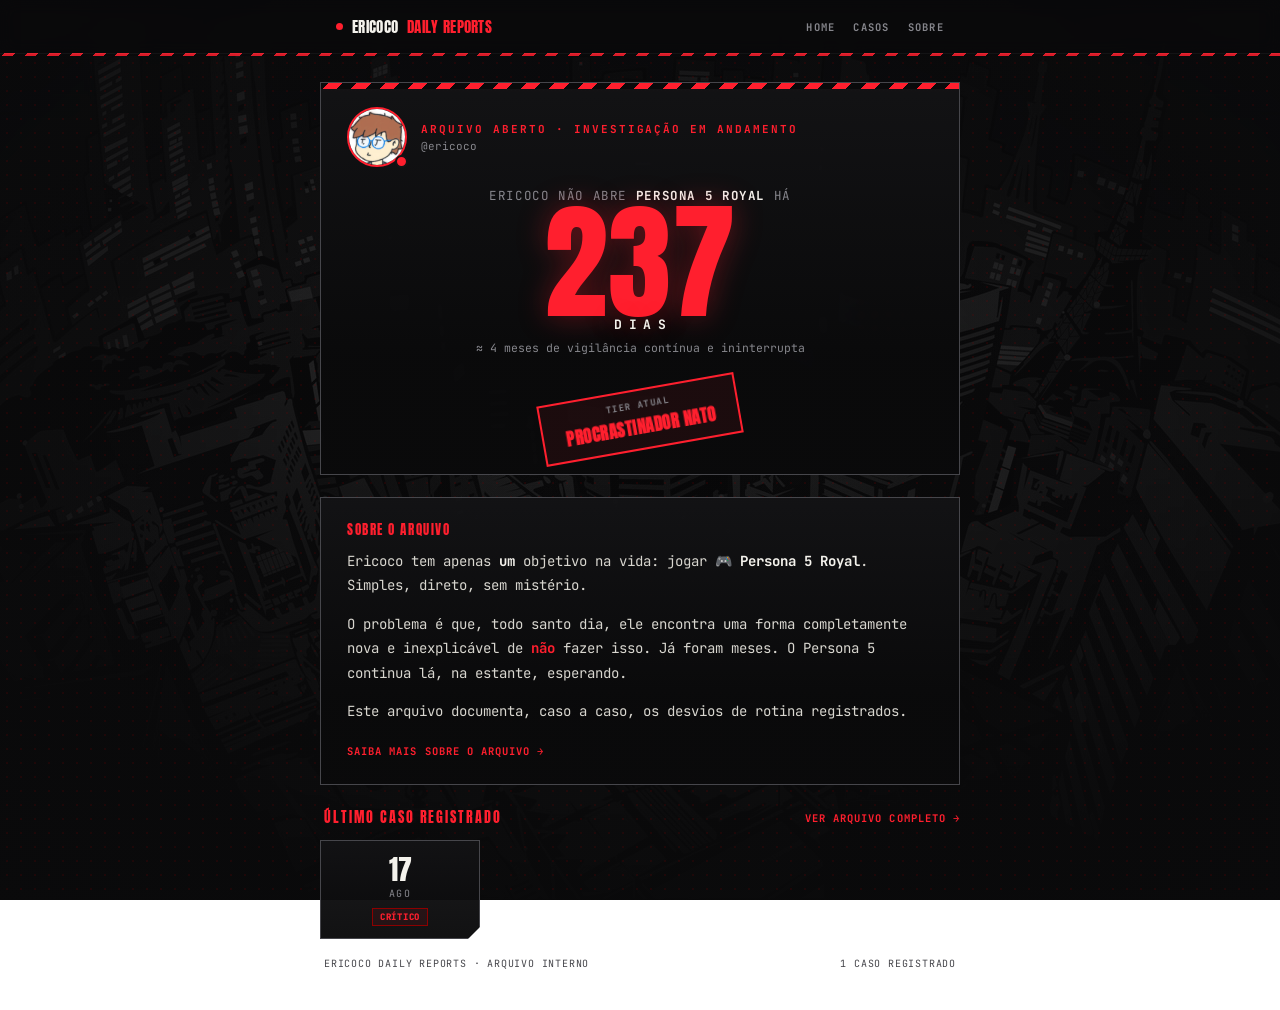
==== index.html @ e9a179c2 "Update index.html" ====
<!DOCTYPE html>
<html lang="pt-BR">
<head>
<meta charset="UTF-8">
<meta name="viewport" content="width=device-width, initial-scale=1.0">
<title>Ericoco Daily Reports — Arquivo de Vigilância</title>
<link rel="icon" type="image/png" href="assets/GRSrswl.png">
<link rel="stylesheet" href="style.css">
</head>
<body class="home">

  <div class="bg-image"></div>
  <div class="bg-vignette"></div>
  <div class="bg-halftone"></div>

  <nav class="navbar">
    <div class="navbar-inner">
      <a class="nav-logo" href="/"><span class="nav-dot"></span>ERICOCO <span>DAILY REPORTS</span></a>
      <div class="nav-links">
        <a href="/">HOME</a>
        <a href="relatorios">CASOS</a>
        <a href="sobre">SOBRE</a>
      </div>
    </div>
  </nav>

  <div class="page-wrap">

    <div class="hero-stat">
      <div class="hero-stat-top">
        <div class="hero-photo">
          <img src="assets/avatar.png" alt="Avatar de Ericoco">
          <span class="ping"></span>
        </div>
        <div class="hero-id">
          <div class="kicker">ARQUIVO ABERTO · INVESTIGAÇÃO EM ANDAMENTO</div>
          <div class="handle">@ericoco</div>
        </div>
      </div>

      <div class="count-block">
        <p class="count-label">Ericoco não abre <b>Persona 5 Royal</b> há</p>
        <div class="count-number"><span id="dayCount">126</span><span class="count-unit">DIAS</span></div>
        <p class="count-sub">≈ 4 meses de vigilância contínua e ininterrupta</p>
      </div>

      <div class="tier-stamp-wrap">
        <div class="tier-stamp">
          <small>TIER ATUAL</small>
          <b>PROCRASTINADOR NATO</b>
        </div>
      </div>
    </div>

    <div class="about-section" id="about">
      <p class="section-label">SOBRE O ARQUIVO</p>
      <p class="narrative">Ericoco tem apenas <b>um</b> objetivo na vida: jogar <b>🎮 Persona 5 Royal</b>. Simples, direto, sem mistério.</p>
      <p class="narrative">O problema é que, todo santo dia, ele encontra uma forma completamente nova e inexplicável de <span class="accent">não</span> fazer isso. Já foram meses. O Persona 5 continua lá, na estante, esperando.</p>
      <p class="narrative">Este arquivo documenta, caso a caso, os desvios de rotina registrados.</p>
      <p class="narrative"><a class="more-link" href="sobre">SAIBA MAIS SOBRE O ARQUIVO →</a></p>
    </div>

    <div class="archive" id="archive">
      <div class="archive-head">
        <p class="archive-label">ÚLTIMO CASO REGISTRADO</p>
        <a class="more-link" href="relatorios">VER ARQUIVO COMPLETO →</a>
      </div>
      <div class="day-grid single">
        <a class="day-btn" href="relatorio-2026-08-17">
          <span class="day-num">17</span>
          <span class="day-month">AGO</span>
          <span class="day-tag">CRÍTICO</span>
        </a>
      </div>
    </div>

    <div class="site-footer">
      <span>ERICOCO DAILY REPORTS · ARQUIVO INTERNO</span>
      <span>1 CASO REGISTRADO</span>
    </div>

  </div>
  <script>
    // Conta os dias desde 13/04/2026 (início da vigilância) até hoje, automaticamente.
    (function () {
      var inicio = new Date(2026, 3, 13); // mês é 0-indexado: 3 = abril
      var hoje = new Date();
      var inicioMeiaNoite = new Date(inicio.getFullYear(), inicio.getMonth(), inicio.getDate());
      var hojeMeiaNoite = new Date(hoje.getFullYear(), hoje.getMonth(), hoje.getDate());
      var dias = Math.round((hojeMeiaNoite - inicioMeiaNoite) / 86400000);

      var el = document.getElementById('dayCount');
      if (el) el.textContent = dias;
    })();
  </script>
</body>
</html>
---- style.css ----
@import url('https://fonts.googleapis.com/css2?family=Anton&family=JetBrains+Mono:wght@400;500;700;800&family=Caveat:wght@600&display=swap');

:root{
  --black: #0a0a0b;
  --black2: #131315;
  --red: #ff1f2e;
  --red-deep: #8c0000;
  --white: #f4f2ec;
  --grey: #86868c;
  --grey-dim: #46464b;
}

*{box-sizing:border-box;}

html,body{
  margin:0;
  min-height:100vh;
  position:relative;
  font-family:'JetBrains Mono', monospace;
  color:var(--white);
  overflow-x:hidden;
}

body{
  display:flex;
  align-items:center;
  justify-content:center;
  padding:40px 16px;
}

a{ color:inherit; text-decoration:none; }
.accent{ color:var(--red); font-weight:700; }

/* ── background layers (shared by every page) ───────────────────────── */
.bg-image{
  position:fixed;
  inset:0;
  z-index:-3;
  background-image:url("assets/bg.jpg");
  background-size:cover;
  background-position:center 30%;
  filter:saturate(0.5) brightness(0.55);
}
.bg-vignette{
  position:fixed;
  inset:0;
  z-index:-2;
  background:
    radial-gradient(ellipse at center, transparent 0%, rgba(10,10,11,0.55) 55%, rgba(10,10,11,0.94) 100%),
    linear-gradient(180deg, rgba(10,10,11,0.6), rgba(10,10,11,0.85));
}
.bg-halftone{
  position:fixed;
  inset:0;
  z-index:-1;
  background-image: radial-gradient(var(--red-deep) 1px, transparent 1px);
  background-size: 14px 14px;
  opacity:0.16;
}

/* ── shared entrance animations ──────────────────────────────────────── */
@media (prefers-reduced-motion: no-preference){
  .card, .hero-stat, .about-section{ animation: reveal 0.7s cubic-bezier(.7,0,.2,1) both; }
  .about-section{ animation-delay:.1s; }
  .stamp{ animation: stamp-in 0.45s 0.85s cubic-bezier(.5,1.8,.4,1) both; }
  .tier-stamp{ animation: stamp-in 0.4s 0.55s cubic-bezier(.5,1.8,.4,1) both; }
  .thought{ animation: fade-up 0.5s 1.05s ease both; }
  .bubble{ animation: fade-up 0.4s 1.5s ease both; }
  .day-btn{ animation: fade-up 0.45s ease both; }
  .hero-stat::after{ animation: scan 3.4s linear infinite; }
  .nav-dot, .hero-photo .ping{ animation: pulse-dot 1.8s ease-in-out infinite; }
}
@keyframes reveal{
  0%{ clip-path: polygon(0 0, 0 0, 0 100%, 0 100%); opacity:0; }
  100%{ clip-path: polygon(0 0, 100% 0, 100% 100%, 0 100%); opacity:1; }
}
@keyframes stamp-in{
  0%{ transform: rotate(-14deg) scale(2.4); opacity:0; }
  100%{ transform: rotate(-10deg) scale(1); opacity:1; }
}
@keyframes fade-up{
  0%{ opacity:0; transform: translateY(6px); }
  100%{ opacity:1; transform: translateY(0); }
}
@keyframes scan{
  0%{ top:-130px; }
  100%{ top:100%; }
}
@keyframes pulse-dot{
  0%, 100%{ opacity:1; box-shadow:0 0 6px var(--red); }
  50%{ opacity:.4; box-shadow:0 0 2px var(--red); }
}

/* ── back-to-archive nav (report pages) ──────────────────────────────── */
.back-nav{
  width:100%;
  max-width:640px;
  margin:0 auto 10px;
  font-size:11px;
  letter-spacing:.1em;
  color:var(--grey);
}
.back-nav a{ color:var(--grey); }
.back-nav a:hover{ color:var(--red); }

.page-wrap{
  width:100%;
  display:flex;
  flex-direction:column;
  align-items:center;
}

/* ── card (report) ───────────────────────────────────────────────────── */
.card{
  position:relative;
  width:100%;
  max-width:640px;
  background: linear-gradient(180deg, rgba(19,19,21,0.97), rgba(10,10,11,0.97) 70%);
  border:1px solid var(--grey-dim);
  clip-path: polygon(0 0, 100% 0, 100% calc(100% - 26px), calc(100% - 26px) 100%, 0 100%);
  backdrop-filter: blur(2px);
}
.card::after{
  content:"";
  position:absolute;
  top:0; left:0; right:0;
  height:6px;
  background: repeating-linear-gradient(-45deg, var(--red) 0 10px, var(--black) 10px 20px);
}

.header{
  display:flex;
  justify-content:space-between;
  align-items:flex-start;
  gap:14px;
  padding:22px 26px 14px;
  border-bottom:1px dashed var(--grey-dim);
}
.id-block{ display:flex; align-items:center; gap:14px; }
.avatar{
  width:56px;
  height:56px;
  border-radius:50%;
  border:2px solid var(--red);
  object-fit:cover;
  background:#fff;
  flex-shrink:0;
}
.kicker{
  font-size:11px;
  letter-spacing:.18em;
  color:var(--red);
  font-weight:700;
}
.handle{ font-size:11px; color:var(--grey); margin-top:2px; }
.title{
  font-family:'Anton', sans-serif;
  font-size:clamp(26px, 5.6vw, 36px);
  letter-spacing:.02em;
  line-height:1;
  margin:4px 0 0;
  text-transform:uppercase;
}
.title span{ color:var(--red); }
.case-no{
  text-align:right;
  font-size:11px;
  color:var(--grey);
  line-height:1.6;
  white-space:nowrap;
  flex-shrink:0;
}
.case-no b{ color:var(--white); }

/* ── rank plate (reused on home + reports) ───────────────────────────── */
.rank-plate{
  margin:0 26px;
  margin-top:16px;
  display:flex;
  align-items:center;
  justify-content:space-between;
  gap:10px;
  padding:10px 14px;
  background:rgba(255,31,46,0.08);
  border-left:3px solid var(--red);
  clip-path: polygon(0 0, 100% 0, 100% 100%, 10px 100%, 0 calc(100% - 10px));
}
.rank-left{
  font-size:10.5px;
  color:var(--grey);
  letter-spacing:.14em;
  text-transform:uppercase;
}
.rank-left b{
  display:block;
  font-family:'Anton', sans-serif;
  font-size:16px;
  color:var(--white);
  letter-spacing:.04em;
  margin-top:2px;
}
.rank-level{
  font-family:'Anton', sans-serif;
  font-size:28px;
  color:var(--red);
  text-align:right;
  letter-spacing:.02em;
  line-height:1;
  margin-right:18px;
}
.rank-level small{
  display:block;
  font-family:'JetBrains Mono', monospace;
  font-size:9px;
  color:var(--grey);
  letter-spacing:.14em;
  font-weight:700;
  margin-top:3px;
}

.meta-row{
  display:flex;
  gap:28px;
  padding:14px 26px;
  font-size:12px;
  color:var(--grey);
  border-bottom:1px dashed var(--grey-dim);
  flex-wrap:wrap;
}
.meta-row b{ color:var(--white); font-weight:700; }

.section{ padding:20px 26px; position:relative; }
.section-label{
  font-family:'Anton', sans-serif;
  font-size:13px;
  letter-spacing:.12em;
  color:var(--red);
  margin:0 0 10px;
}
.narrative{ font-size:14px; line-height:1.75; color:#d8d6cf; margin:0 0 14px; }
.narrative b{ color:var(--white); }

.thought{
  font-family:'Caveat', cursive;
  font-size:26px;
  color:var(--white);
  border-left:2px solid var(--red);
  padding:2px 0 2px 16px;
  margin:18px 0;
  transform: rotate(-0.6deg);
}

.divider{
  height:1px;
  background: repeating-linear-gradient(90deg, var(--grey-dim) 0 6px, transparent 6px 12px);
  margin:18px 0;
}

.status-grid{
  display:grid;
  grid-template-columns:1fr;
  border:1px solid var(--grey-dim);
  background:rgba(10,10,11,0.5);
}
.status-row{
  display:flex;
  justify-content:space-between;
  gap:12px;
  padding:11px 14px;
  font-size:12.5px;
  border-bottom:1px solid var(--grey-dim);
}
.status-row:last-child{ border-bottom:none; }
.status-row .k{
  color:var(--grey);
  letter-spacing:.04em;
  text-transform:uppercase;
  font-size:11px;
  font-weight:700;
}
.status-row .v{ text-align:right; color:var(--white); font-weight:500; }
.status-row .v.critical{ color:var(--red); font-weight:800; }

.conclusion{
  margin-top:20px;
  padding:14px 16px;
  background:rgba(255,31,46,0.08);
  border:1px solid var(--red-deep);
  font-size:13px;
  line-height:1.6;
  color:#eae8e1;
  position:relative;
}
.conclusion b{
  color:var(--red);
  display:block;
  font-family:'Anton', sans-serif;
  letter-spacing:.08em;
  font-size:12px;
  margin-bottom:6px;
}

.note-row{
  display:flex;
  justify-content:space-between;
  align-items:flex-end;
  flex-wrap:wrap;
  gap:16px;
  padding:0 26px 26px;
}
.morgana-wrap{ display:flex; align-items:flex-end; gap:10px; max-width:100%; }
.bubble{
  background:var(--white);
  color:var(--black);
  font-family:'Caveat', cursive;
  font-size:17px;
  line-height:1.25;
  padding:8px 12px;
  border-radius:14px 14px 4px 14px;
  max-width:190px;
  margin-bottom:14px;
  box-shadow:0 4px 14px rgba(0,0,0,0.4);
}
.morgana-img{
  height:96px;
  filter: drop-shadow(0 6px 10px rgba(0,0,0,0.5));
  flex-shrink:0;
}

.tyt-note{
  display:flex;
  flex-direction:column;
  align-items:flex-start;
  gap:8px;
  padding:8px;
  background:rgba(255,255,255,0.03);
  border:1px solid var(--grey-dim);
  transform:rotate(-1deg);
  width:fit-content;
  max-width:200px;
}
.tyt-note img{ width:184px; height:auto; display:block; border:1px solid var(--grey-dim); }
.tyt-note p{ margin:0; font-family:'Caveat', cursive; font-size:15px; line-height:1.25; color:var(--grey); }
.tyt-note p b{ color:var(--red); font-weight:700; }

.footer{
  display:flex;
  justify-content:space-between;
  align-items:center;
  padding:14px 26px 22px;
  font-size:10px;
  color:var(--grey-dim);
  letter-spacing:.08em;
  border-top:1px dashed var(--grey-dim);
}

.stamp{
  position:absolute;
  top:96px;
  right:-14px;
  transform: rotate(-10deg);
  border:3px solid var(--red);
  color:var(--red);
  font-family:'Anton', sans-serif;
  font-size:13px;
  letter-spacing:.08em;
  padding:6px 10px;
  background:rgba(10,10,11,0.85);
  text-align:center;
  z-index:2;
}

/* ── HOME PAGE ────────────────────────────────────────────────────────── */

/* top navigation */
body.home{ padding-top:82px; align-items:flex-start; }

.navbar{
  position:fixed;
  top:0; left:0; right:0;
  z-index:50;
  background:rgba(9,9,10,0.9);
  backdrop-filter: blur(8px);
  border-bottom:1px solid var(--grey-dim);
}
.navbar::after{
  content:"";
  position:absolute;
  left:0; right:0; bottom:-3px;
  height:3px;
  background: repeating-linear-gradient(-45deg, var(--red) 0 8px, var(--black) 8px 16px);
  opacity:.85;
}
.navbar-inner{
  max-width:640px;
  margin:0 auto;
  display:flex;
  align-items:center;
  justify-content:space-between;
  gap:14px;
  padding:15px 16px;
}
.nav-logo{
  display:flex;
  align-items:center;
  gap:9px;
  font-family:'Anton', sans-serif;
  font-size:15px;
  letter-spacing:.02em;
  text-transform:uppercase;
  color:var(--white);
}
.nav-logo span{ color:var(--red); }
.nav-dot{
  width:7px; height:7px;
  border-radius:50%;
  background:var(--red);
  flex-shrink:0;
}
.nav-links{
  display:flex;
  gap:18px;
  font-size:10.5px;
  font-weight:700;
  letter-spacing:.12em;
  color:var(--grey);
}
.nav-links a:hover, .nav-links a:focus-visible{ color:var(--red); }

/* hero: surveillance counter */
.hero-stat{
  position:relative;
  width:100%;
  max-width:640px;
  background: linear-gradient(180deg, rgba(19,19,21,0.97), rgba(10,10,11,0.97) 70%);
  border:1px solid var(--grey-dim);
  clip-path: polygon(0 0, 100% 0, 100% calc(100% - 26px), calc(100% - 26px) 100%, 0 100%);
  backdrop-filter: blur(2px);
  margin-bottom:22px;
  overflow:hidden;
}
.hero-stat::before{
  content:"";
  position:absolute;
  top:0; left:0; right:0;
  height:6px;
  background: repeating-linear-gradient(-45deg, var(--red) 0 10px, var(--black) 10px 20px);
  z-index:2;
}
.hero-stat::after{
  content:"";
  position:absolute;
  left:0; right:0;
  top:-120px;
  height:130px;
  background: linear-gradient(180deg, transparent, rgba(255,31,46,0.14), transparent);
  pointer-events:none;
}
.hero-stat-top{
  position:relative;
  z-index:1;
  display:flex;
  align-items:center;
  gap:14px;
  padding:24px 26px 0;
}
.hero-photo{ position:relative; width:60px; height:60px; flex-shrink:0; }
.hero-photo img{
  width:100%; height:100%;
  border-radius:50%;
  border:2px solid var(--red);
  object-fit:cover;
  background:#fff;
  display:block;
}
.hero-photo .ping{
  position:absolute;
  bottom:-1px; right:-1px;
  width:13px; height:13px;
  border-radius:50%;
  background:var(--red);
  border:2px solid var(--black2);
}
.hero-id{ flex:1; min-width:0; }
.hero-stat .handle{ margin-top:3px; }

.count-block{ position:relative; z-index:1; text-align:center; padding:20px 20px 4px; }
.count-label{
  font-size:12.5px;
  letter-spacing:.05em;
  color:var(--grey);
  text-transform:uppercase;
  margin:0 0 2px;
}
.count-label b{ color:var(--white); }
.count-number{
  font-family:'Anton', sans-serif;
  font-size:clamp(72px, 24vw, 128px);
  line-height:.88;
  color:var(--red);
  letter-spacing:.01em;
  text-shadow:0 0 30px rgba(255,31,46,0.35);
}
.count-unit{
  display:block;
  font-family:'JetBrains Mono', monospace;
  font-size:13px;
  font-weight:700;
  letter-spacing:.5em;
  color:var(--white);
  margin:0 0 0 .5em;
}
.count-sub{ font-size:11.5px; color:var(--grey); margin-top:10px; }

.tier-stamp-wrap{
  position:relative;
  z-index:1;
  display:flex;
  justify-content:center;
  padding:18px 26px 24px;
}
.tier-stamp{
  display:inline-flex;
  flex-direction:column;
  align-items:center;
  gap:3px;
  padding:8px 22px;
  border:2px solid var(--red);
  background:rgba(255,31,46,0.07);
  color:var(--red);
  transform:rotate(-3deg);
}
.tier-stamp small{
  font-family:'JetBrains Mono', monospace;
  font-size:9px;
  font-weight:700;
  letter-spacing:.16em;
  color:var(--grey);
}
.tier-stamp b{
  font-family:'Anton', sans-serif;
  font-size:17px;
  letter-spacing:.03em;
}

/* about / mission briefing */
.about-section{
  position:relative;
  width:100%;
  max-width:640px;
  background: linear-gradient(180deg, rgba(19,19,21,0.97), rgba(10,10,11,0.97) 70%);
  border:1px solid var(--grey-dim);
  clip-path: polygon(0 0, 100% 0, 100% calc(100% - 18px), calc(100% - 18px) 100%, 0 100%);
  margin-bottom:22px;
  padding:22px 26px 6px;
}
.about-section .narrative:last-of-type{ margin-bottom:16px; }

/* ── sub-page intro card (sobre.html, relatorios.html) ───────────────── */
.page-hero{
  position:relative;
  width:100%;
  max-width:640px;
  background: linear-gradient(180deg, rgba(19,19,21,0.97), rgba(10,10,11,0.97) 70%);
  border:1px solid var(--grey-dim);
  clip-path: polygon(0 0, 100% 0, 100% calc(100% - 20px), calc(100% - 20px) 100%, 0 100%);
  margin-bottom:22px;
  padding:26px;
  overflow:hidden;
}
.page-hero::before{
  content:"";
  position:absolute;
  top:0; left:0; right:0;
  height:6px;
  background: repeating-linear-gradient(-45deg, var(--red) 0 10px, var(--black) 10px 20px);
}
.page-hero .kicker{ margin-bottom:8px; }
.page-hero h1{
  font-family:'Anton', sans-serif;
  font-size:clamp(28px, 6vw, 40px);
  letter-spacing:.02em;
  line-height:1;
  text-transform:uppercase;
  margin:0 0 12px;
}
.page-hero h1 span{ color:var(--red); }
.page-hero p{ font-size:14px; line-height:1.75; color:#d8d6cf; margin:0; }

/* small "see more" link used on home teasers */
.more-link{
  font-size:10.5px;
  font-weight:700;
  letter-spacing:.1em;
  color:var(--red);
  white-space:nowrap;
  flex-shrink:0;
}
.more-link:hover, .more-link:focus-visible{ color:var(--white); }

.archive-head{
  display:flex;
  align-items:center;
  justify-content:space-between;
  gap:10px;
  margin:0 0 12px 4px;
}
.archive-head .archive-label{ margin:0; }

.day-grid.single{ grid-template-columns:minmax(96px, 160px); }

/* archive / day picker */
.archive{
  width:100%;
  max-width:640px;
}
.archive-label{
  font-family:'Anton', sans-serif;
  font-size:14px;
  letter-spacing:.14em;
  color:var(--red);
  margin:0 0 12px 4px;
}
.day-grid{
  display:grid;
  grid-template-columns:repeat(auto-fill, minmax(96px, 1fr));
  gap:12px;
}
.day-btn{
  position:relative;
  display:flex;
  flex-direction:column;
  align-items:center;
  justify-content:center;
  gap:4px;
  padding:14px 6px 12px;
  background: linear-gradient(180deg, rgba(19,19,21,0.97), rgba(10,10,11,0.97));
  border:1px solid var(--grey-dim);
  clip-path: polygon(0 0, 100% 0, 100% calc(100% - 12px), calc(100% - 12px) 100%, 0 100%);
  cursor:pointer;
  transition: transform .15s ease, border-color .15s ease, box-shadow .15s ease;
}
.day-btn:hover, .day-btn:focus-visible{
  transform: translateY(-3px);
  border-color: var(--red);
  box-shadow: 0 8px 20px rgba(255,31,46,0.25);
  outline:none;
}
.day-num{
  font-family:'Anton', sans-serif;
  font-size:28px;
  color:var(--white);
  line-height:1;
}
.day-month{
  font-size:10px;
  letter-spacing:.14em;
  color:var(--grey);
}
.day-tag{
  margin-top:4px;
  font-size:9px;
  font-weight:800;
  letter-spacing:.08em;
  padding:2px 7px;
  color:var(--red);
  border:1px solid var(--red-deep);
  background:rgba(255,31,46,0.08);
}
.day-btn.placeholder{
  cursor:default;
  border-style:dashed;
  opacity:.5;
}
.day-btn.placeholder:hover{ transform:none; box-shadow:none; border-color:var(--grey-dim); }
.day-btn.placeholder .day-num{ color:var(--grey); }
.day-btn.placeholder .day-tag{ color:var(--grey); border-color:var(--grey-dim); background:transparent; }

.site-footer{
  width:100%;
  max-width:640px;
  display:flex;
  justify-content:space-between;
  padding:18px 4px 0;
  font-size:10px;
  color:var(--grey-dim);
  letter-spacing:.08em;
}

@media (max-width:480px){
  .stamp{ position:static; transform:rotate(-3deg); margin:14px 26px 0; display:inline-block; }
  .header{ flex-direction:column; gap:10px; }
  .case-no{ text-align:left; }
  .rank-plate{ margin:12px 16px 0; }
  .bubble{ max-width:150px; }
  .note-row{ padding:0 16px 20px; justify-content:center; }
  body.home{ padding-top:70px; }
  .navbar-inner{ padding:12px 16px; }
  .nav-logo{ font-size:13px; gap:7px; }
  .nav-links{ gap:11px; font-size:9.5px; }
  .hero-stat-top{ padding:20px 16px 0; }
  .count-block{ padding:16px 12px 4px; }
  .tier-stamp-wrap{ padding:14px 16px 20px; }
  .about-section{ padding:18px 16px 4px; }
  .page-hero{ padding:20px 16px; }
}
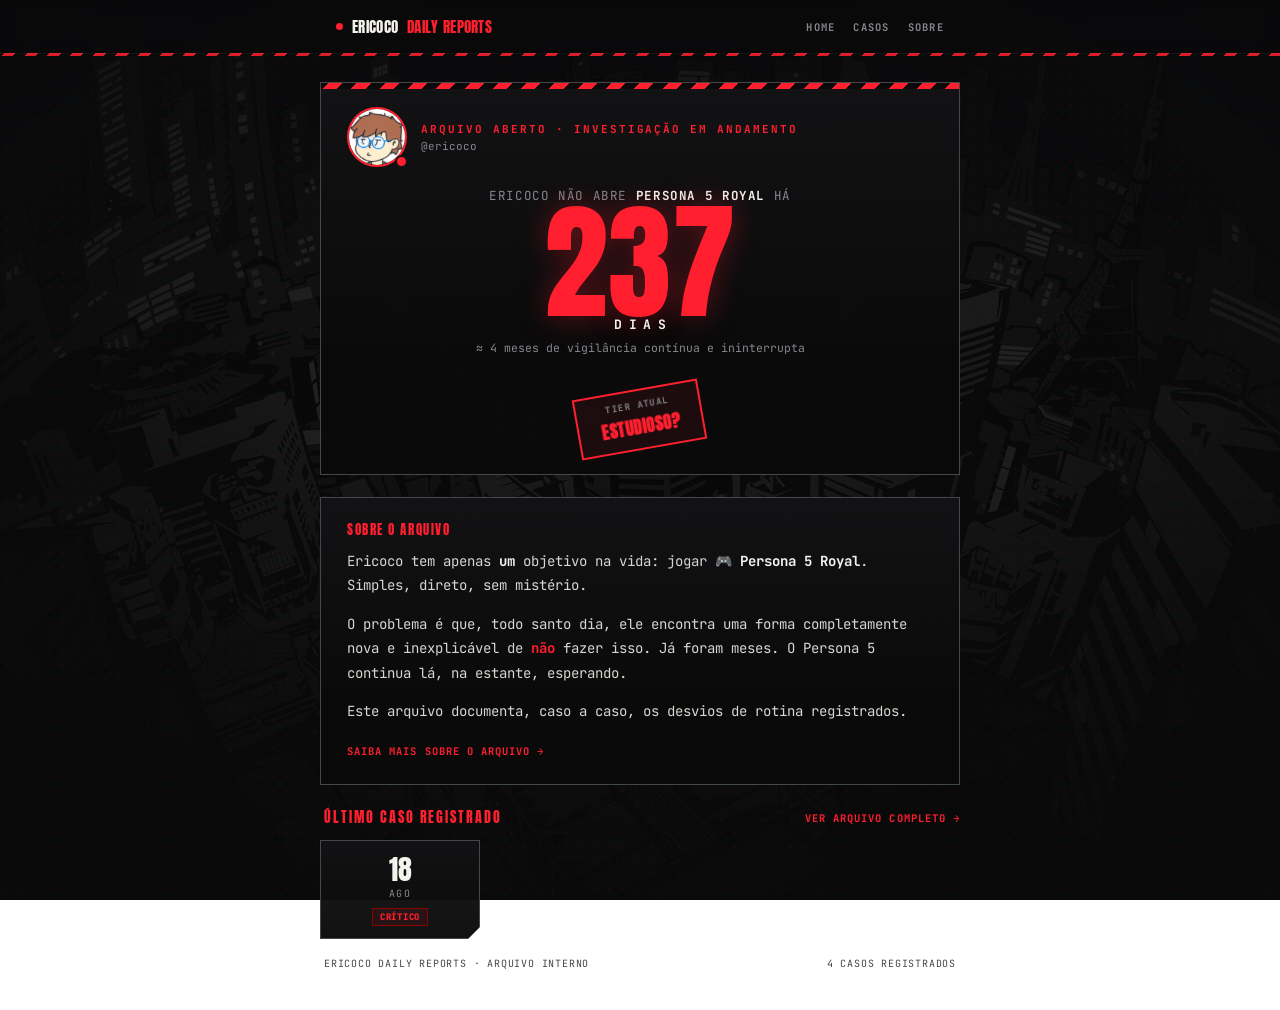
==== commit 56197b70: "Update index.html" ====
--- a/index.html
+++ b/index.html
@@ -1,6 +1,7 @@
 <!DOCTYPE html>
 <html lang="pt-BR">
 <head>
+<meta property="og:type" content="website">
 <meta charset="UTF-8">
 <meta name="viewport" content="width=device-width, initial-scale=1.0">
 <title>Ericoco Daily Reports — Arquivo de Vigilância</title>
@@ -47,7 +48,7 @@
       <div class="tier-stamp-wrap">
         <div class="tier-stamp">
           <small>TIER ATUAL</small>
-          <b>PROCRASTINADOR NATO</b>
+          <b>ESTUDIOSO?</b>
         </div>
       </div>
     </div>
@@ -66,8 +67,8 @@
         <a class="more-link" href="relatorios">VER ARQUIVO COMPLETO →</a>
       </div>
       <div class="day-grid single">
-        <a class="day-btn" href="relatorio-2026-08-17">
-          <span class="day-num">17</span>
+        <a class="day-btn" href="relatorio-2026-08-18">
+          <span class="day-num">18</span>
           <span class="day-month">AGO</span>
           <span class="day-tag">CRÍTICO</span>
         </a>
@@ -76,7 +77,7 @@
 
     <div class="site-footer">
       <span>ERICOCO DAILY REPORTS · ARQUIVO INTERNO</span>
-      <span>1 CASO REGISTRADO</span>
+      <span>4 CASOS REGISTRADOS</span>
     </div>
 
   </div>
--- a/style.css
+++ b/style.css
@@ -313,16 +313,16 @@
   background:var(--white);
   color:var(--black);
   font-family:'Caveat', cursive;
-  font-size:17px;
+  font-size:25px;
   line-height:1.25;
   padding:8px 12px;
   border-radius:14px 14px 4px 14px;
-  max-width:190px;
+  max-width:240px;
   margin-bottom:14px;
   box-shadow:0 4px 14px rgba(0,0,0,0.4);
 }
 .morgana-img{
-  height:96px;
+  height:140px;
   filter: drop-shadow(0 6px 10px rgba(0,0,0,0.5));
   flex-shrink:0;
 }
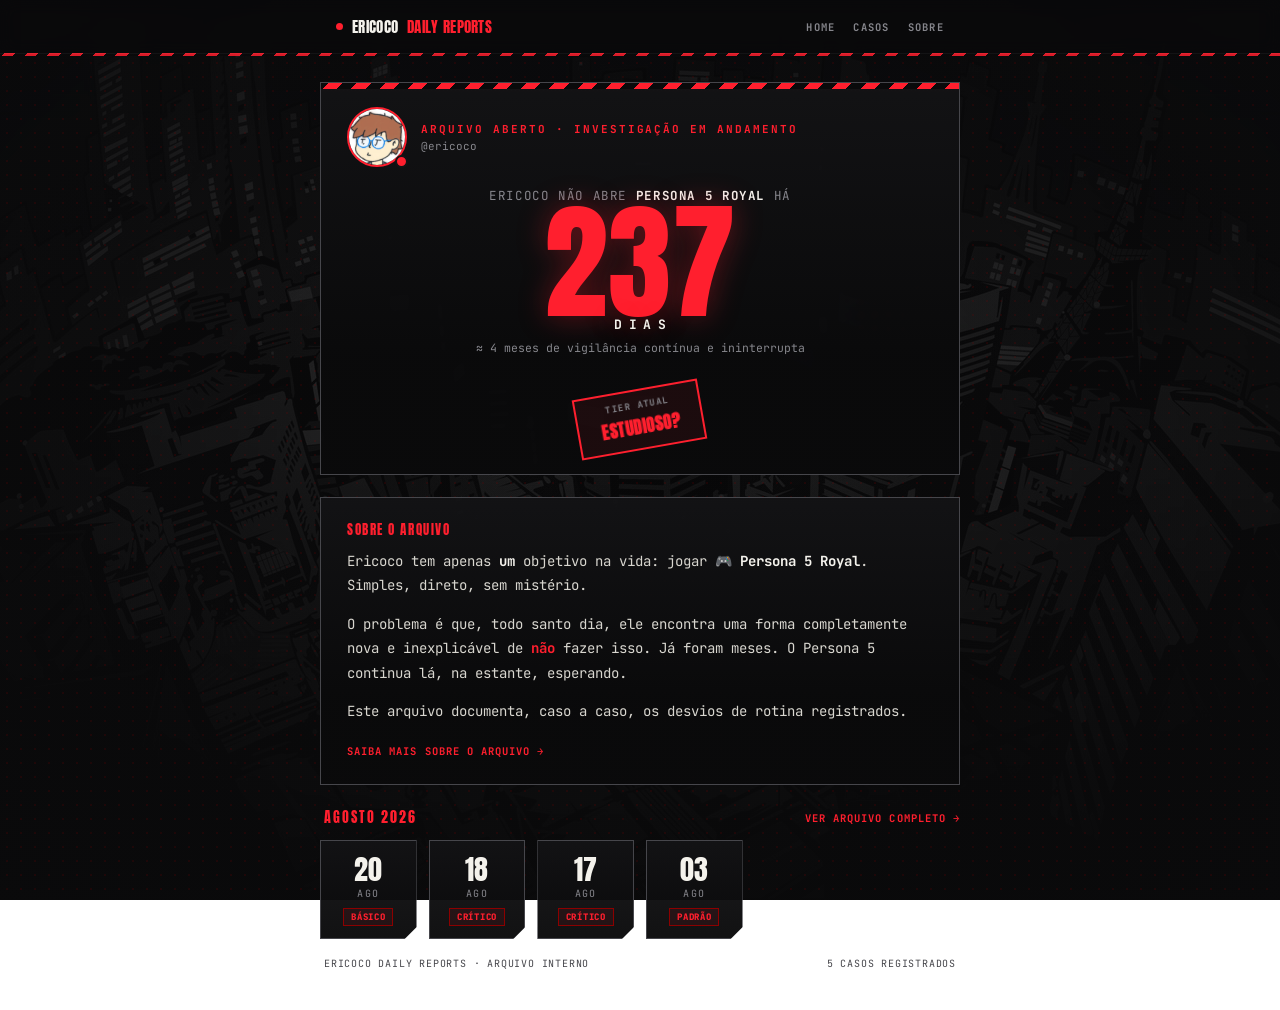
==== commit 57afa76d: "Add files via upload" ====
--- a/index.html
+++ b/index.html
@@ -63,21 +63,36 @@
 
     <div class="archive" id="archive">
       <div class="archive-head">
-        <p class="archive-label">ÚLTIMO CASO REGISTRADO</p>
+        <p class="archive-label">AGOSTO 2026</p>
         <a class="more-link" href="relatorios">VER ARQUIVO COMPLETO →</a>
       </div>
-      <div class="day-grid single">
+      <div class="day-grid">
+        <a class="day-btn" href="relatorio-2026-08-20">
+          <span class="day-num">20</span>
+          <span class="day-month">AGO</span>
+          <span class="day-tag">BÁSICO</span>
+        </a>
         <a class="day-btn" href="relatorio-2026-08-18">
           <span class="day-num">18</span>
           <span class="day-month">AGO</span>
           <span class="day-tag">CRÍTICO</span>
+        </a>
+        <a class="day-btn" href="relatorio-2026-08-17">
+          <span class="day-num">17</span>
+          <span class="day-month">AGO</span>
+          <span class="day-tag">CRÍTICO</span>
+        </a>
+        <a class="day-btn" href="relatorio-2026-08-03">
+          <span class="day-num">03</span>
+          <span class="day-month">AGO</span>
+          <span class="day-tag">PADRÃO</span>
         </a>
       </div>
     </div>
 
     <div class="site-footer">
       <span>ERICOCO DAILY REPORTS · ARQUIVO INTERNO</span>
-      <span>4 CASOS REGISTRADOS</span>
+      <span>5 CASOS REGISTRADOS</span>
     </div>
 
   </div>
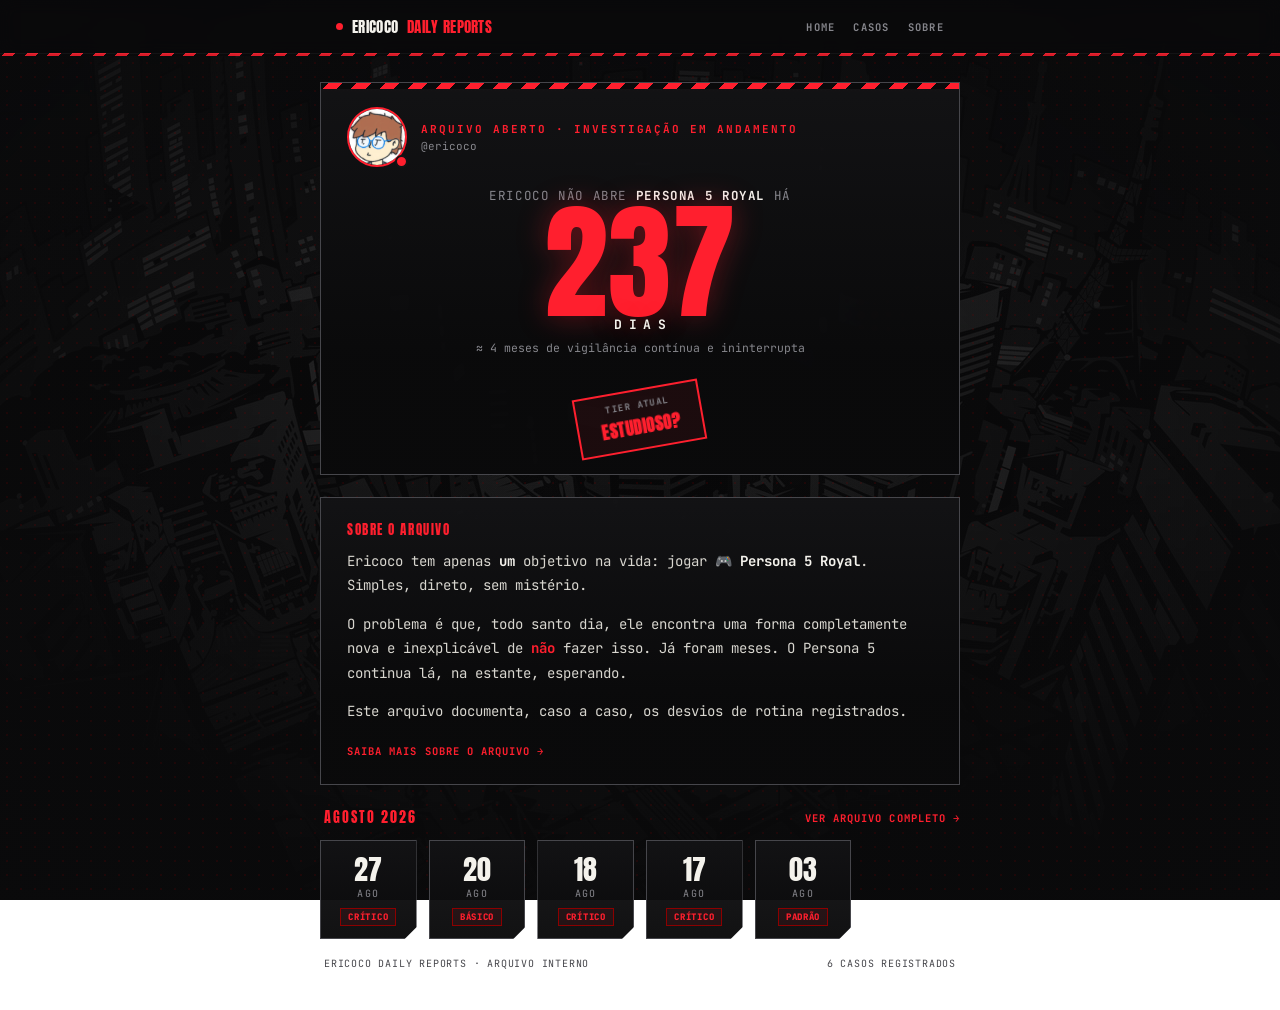
==== commit 3ba58dbe: "Add files via upload" ====
--- a/index.html
+++ b/index.html
@@ -67,6 +67,11 @@
         <a class="more-link" href="relatorios">VER ARQUIVO COMPLETO →</a>
       </div>
       <div class="day-grid">
+        <a class="day-btn" href="relatorio-2026-08-27">
+          <span class="day-num">27</span>
+          <span class="day-month">AGO</span>
+          <span class="day-tag">CRÍTICO</span>
+        </a>
         <a class="day-btn" href="relatorio-2026-08-20">
           <span class="day-num">20</span>
           <span class="day-month">AGO</span>
@@ -92,7 +97,7 @@
 
     <div class="site-footer">
       <span>ERICOCO DAILY REPORTS · ARQUIVO INTERNO</span>
-      <span>5 CASOS REGISTRADOS</span>
+      <span>6 CASOS REGISTRADOS</span>
     </div>
 
   </div>
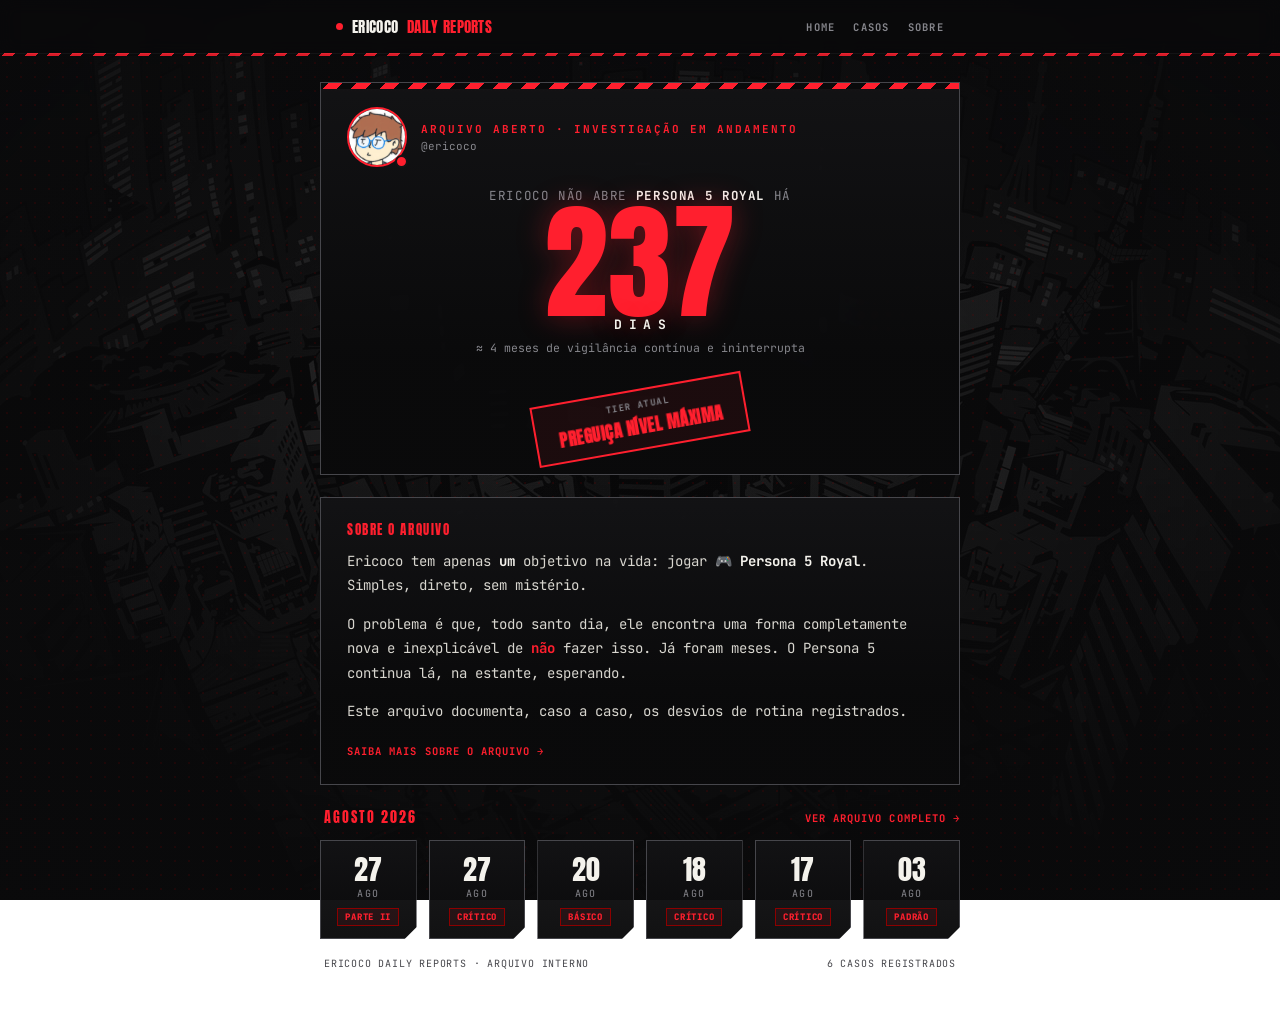
==== commit 6a1a58a1: "Update index.html" ====
--- a/index.html
+++ b/index.html
@@ -48,7 +48,7 @@
       <div class="tier-stamp-wrap">
         <div class="tier-stamp">
           <small>TIER ATUAL</small>
-          <b>ESTUDIOSO?</b>
+          <b>PREGUIÇA NÍVEL MÁXIMA</b>
         </div>
       </div>
     </div>
@@ -67,6 +67,11 @@
         <a class="more-link" href="relatorios">VER ARQUIVO COMPLETO →</a>
       </div>
       <div class="day-grid">
+        <a class="day-btn" href="relatorio-2026-08-27b">
+          <span class="day-num">27</span>
+          <span class="day-month">AGO</span>
+          <span class="day-tag">PARTE II</span>
+        </a>
         <a class="day-btn" href="relatorio-2026-08-27">
           <span class="day-num">27</span>
           <span class="day-month">AGO</span>
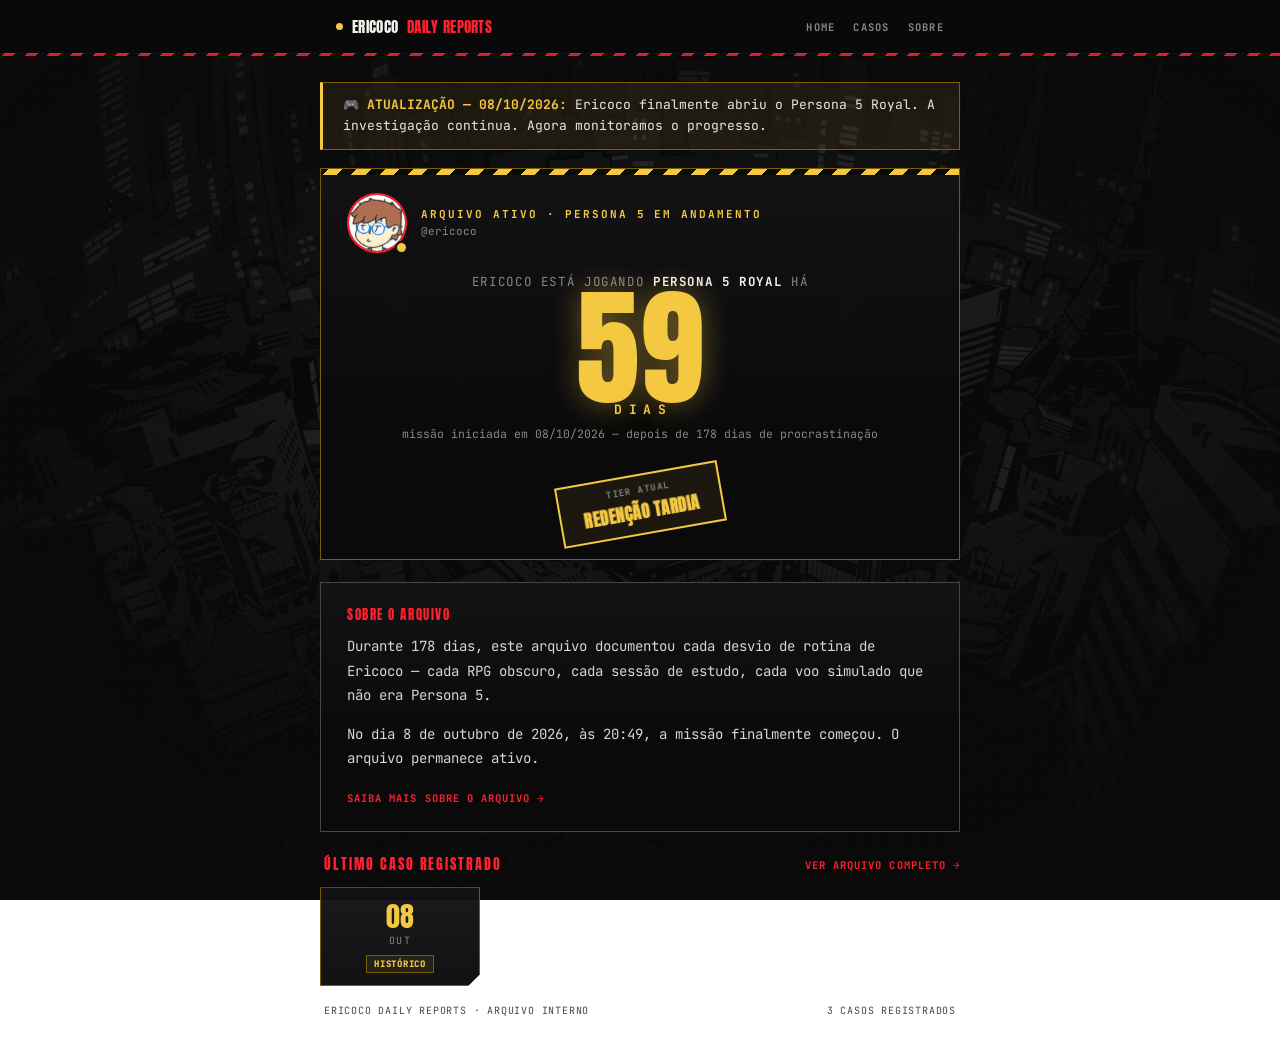
==== commit 0186d73b: "Add files via upload" ====
--- a/index.html
+++ b/index.html
@@ -1,12 +1,28 @@
 <!DOCTYPE html>
 <html lang="pt-BR">
 <head>
-<meta property="og:type" content="website">
 <meta charset="UTF-8">
 <meta name="viewport" content="width=device-width, initial-scale=1.0">
 <title>Ericoco Daily Reports — Arquivo de Vigilância</title>
-<link rel="icon" type="image/png" href="assets/GRSrswl.png">
+<link rel="icon" type="image/png" href="assets/avatar.png">
 <link rel="stylesheet" href="style.css">
+<style>
+  :root { --gold: #f5c842; --gold-deep: #7a5e00; }
+  .hero-stat-gold::before { background: repeating-linear-gradient(-45deg, var(--gold) 0 10px, var(--black) 10px 20px) !important; }
+  .count-number-gold { font-family:'Anton',sans-serif; font-size:clamp(72px,24vw,128px); line-height:.88; color:var(--gold); letter-spacing:.01em; text-shadow:0 0 30px rgba(245,200,66,0.4); }
+  .tier-stamp-gold { display:inline-flex; flex-direction:column; align-items:center; gap:3px; padding:8px 22px; border:2px solid var(--gold); background:rgba(245,200,66,0.07); color:var(--gold); transform:rotate(-3deg); }
+  .tier-stamp-gold small { font-family:'JetBrains Mono',monospace; font-size:9px; font-weight:700; letter-spacing:.16em; color:var(--grey); }
+  .tier-stamp-gold b { font-family:'Anton',sans-serif; font-size:17px; letter-spacing:.03em; }
+  .status-banner { width:100%; max-width:640px; background:rgba(245,200,66,0.08); border:1px solid var(--gold-deep); border-left:3px solid var(--gold); padding:12px 20px; margin-bottom:18px; font-size:13px; color:#eae8e1; line-height:1.6; }
+  .status-banner b { color:var(--gold); }
+  @media(prefers-reduced-motion:no-preference){
+    .hero-stat,.about-section{animation:reveal .7s cubic-bezier(.7,0,.2,1) both}
+    .about-section{animation-delay:.1s}
+    .tier-stamp-gold{animation:stamp-in .4s .55s cubic-bezier(.5,1.8,.4,1) both}
+    .nav-dot,.hero-photo .ping{animation:pulse-dot 1.8s ease-in-out infinite}
+    .hero-stat::after{animation:scan 3.4s linear infinite}
+  }
+</style>
 </head>
 <body class="home">
 
@@ -16,9 +32,9 @@
 
   <nav class="navbar">
     <div class="navbar-inner">
-      <a class="nav-logo" href="/"><span class="nav-dot"></span>ERICOCO <span>DAILY REPORTS</span></a>
+      <a class="nav-logo" href="index.html"><span class="nav-dot" style="background:var(--gold)"></span>ERICOCO <span>DAILY REPORTS</span></a>
       <div class="nav-links">
-        <a href="/">HOME</a>
+        <a href="index.html">HOME</a>
         <a href="relatorios">CASOS</a>
         <a href="sobre">SOBRE</a>
       </div>
@@ -27,97 +43,76 @@
 
   <div class="page-wrap">
 
-    <div class="hero-stat">
+    <div class="status-banner">
+      🎮 <b>ATUALIZAÇÃO — 08/10/2026:</b> Ericoco finalmente abriu o Persona 5 Royal. A investigação continua. Agora monitoramos o progresso.
+    </div>
+
+    <div class="hero-stat hero-stat-gold" style="border-color:var(--gold-deep)">
       <div class="hero-stat-top">
         <div class="hero-photo">
           <img src="assets/avatar.png" alt="Avatar de Ericoco">
-          <span class="ping"></span>
+          <span class="ping" style="background:var(--gold)"></span>
         </div>
         <div class="hero-id">
-          <div class="kicker">ARQUIVO ABERTO · INVESTIGAÇÃO EM ANDAMENTO</div>
+          <div class="kicker" style="color:var(--gold)">ARQUIVO ATIVO · PERSONA 5 EM ANDAMENTO</div>
           <div class="handle">@ericoco</div>
         </div>
       </div>
 
       <div class="count-block">
-        <p class="count-label">Ericoco não abre <b>Persona 5 Royal</b> há</p>
-        <div class="count-number"><span id="dayCount">126</span><span class="count-unit">DIAS</span></div>
-        <p class="count-sub">≈ 4 meses de vigilância contínua e ininterrupta</p>
+        <p class="count-label">Ericoco está jogando <b>Persona 5 Royal</b> há</p>
+        <div class="count-number-gold"><span id="dayCount">0</span><span class="count-unit" style="color:var(--gold)">DIAS</span></div>
+        <p class="count-sub">missão iniciada em 08/10/2026 — depois de 178 dias de procrastinação</p>
       </div>
 
       <div class="tier-stamp-wrap">
-        <div class="tier-stamp">
+        <div class="tier-stamp-gold">
           <small>TIER ATUAL</small>
-          <b>PREGUIÇA NÍVEL MÁXIMA</b>
+          <b>REDENÇÃO TARDIA</b>
         </div>
       </div>
     </div>
 
     <div class="about-section" id="about">
       <p class="section-label">SOBRE O ARQUIVO</p>
-      <p class="narrative">Ericoco tem apenas <b>um</b> objetivo na vida: jogar <b>🎮 Persona 5 Royal</b>. Simples, direto, sem mistério.</p>
-      <p class="narrative">O problema é que, todo santo dia, ele encontra uma forma completamente nova e inexplicável de <span class="accent">não</span> fazer isso. Já foram meses. O Persona 5 continua lá, na estante, esperando.</p>
-      <p class="narrative">Este arquivo documenta, caso a caso, os desvios de rotina registrados.</p>
+      <p class="narrative">Durante 178 dias, este arquivo documentou cada desvio de rotina de Ericoco — cada RPG obscuro, cada sessão de estudo, cada voo simulado que não era Persona 5.</p>
+      <p class="narrative">No dia 8 de outubro de 2026, às 20:49, a missão finalmente começou. O arquivo permanece ativo.</p>
       <p class="narrative"><a class="more-link" href="sobre">SAIBA MAIS SOBRE O ARQUIVO →</a></p>
     </div>
 
     <div class="archive" id="archive">
       <div class="archive-head">
-        <p class="archive-label">AGOSTO 2026</p>
+        <p class="archive-label">ÚLTIMO CASO REGISTRADO</p>
         <a class="more-link" href="relatorios">VER ARQUIVO COMPLETO →</a>
       </div>
-      <div class="day-grid">
-        <a class="day-btn" href="relatorio-2026-08-27b">
-          <span class="day-num">27</span>
-          <span class="day-month">AGO</span>
-          <span class="day-tag">PARTE II</span>
-        </a>
-        <a class="day-btn" href="relatorio-2026-08-27">
-          <span class="day-num">27</span>
-          <span class="day-month">AGO</span>
-          <span class="day-tag">CRÍTICO</span>
-        </a>
-        <a class="day-btn" href="relatorio-2026-08-20">
-          <span class="day-num">20</span>
-          <span class="day-month">AGO</span>
-          <span class="day-tag">BÁSICO</span>
-        </a>
-        <a class="day-btn" href="relatorio-2026-08-18">
-          <span class="day-num">18</span>
-          <span class="day-month">AGO</span>
-          <span class="day-tag">CRÍTICO</span>
-        </a>
-        <a class="day-btn" href="relatorio-2026-08-17">
-          <span class="day-num">17</span>
-          <span class="day-month">AGO</span>
-          <span class="day-tag">CRÍTICO</span>
-        </a>
-        <a class="day-btn" href="relatorio-2026-08-03">
-          <span class="day-num">03</span>
-          <span class="day-month">AGO</span>
-          <span class="day-tag">PADRÃO</span>
+      <div class="day-grid single">
+        <a class="day-btn" href="relatorio-2026-10-08" style="border-color:var(--gold-deep)">
+          <span class="day-num" style="color:var(--gold)">08</span>
+          <span class="day-month">OUT</span>
+          <span class="day-tag" style="color:var(--gold);border-color:var(--gold-deep);background:rgba(245,200,66,0.08)">HISTÓRICO</span>
         </a>
       </div>
     </div>
 
     <div class="site-footer">
       <span>ERICOCO DAILY REPORTS · ARQUIVO INTERNO</span>
-      <span>6 CASOS REGISTRADOS</span>
+      <span>3 CASOS REGISTRADOS</span>
     </div>
 
   </div>
+
   <script>
-    // Conta os dias desde 13/04/2026 (início da vigilância) até hoje, automaticamente.
     (function () {
-      var inicio = new Date(2026, 3, 13); // mês é 0-indexado: 3 = abril
+      // Timer agora conta DIAS JOGANDO Persona 5 desde 08/10/2026
+      var inicio = new Date(2026, 9, 8); // outubro = mês 9
       var hoje = new Date();
       var inicioMeiaNoite = new Date(inicio.getFullYear(), inicio.getMonth(), inicio.getDate());
-      var hojeMeiaNoite = new Date(hoje.getFullYear(), hoje.getMonth(), hoje.getDate());
+      var hojeMeiaNoite   = new Date(hoje.getFullYear(),   hoje.getMonth(),   hoje.getDate());
       var dias = Math.round((hojeMeiaNoite - inicioMeiaNoite) / 86400000);
-
       var el = document.getElementById('dayCount');
       if (el) el.textContent = dias;
     })();
   </script>
+
 </body>
 </html>
